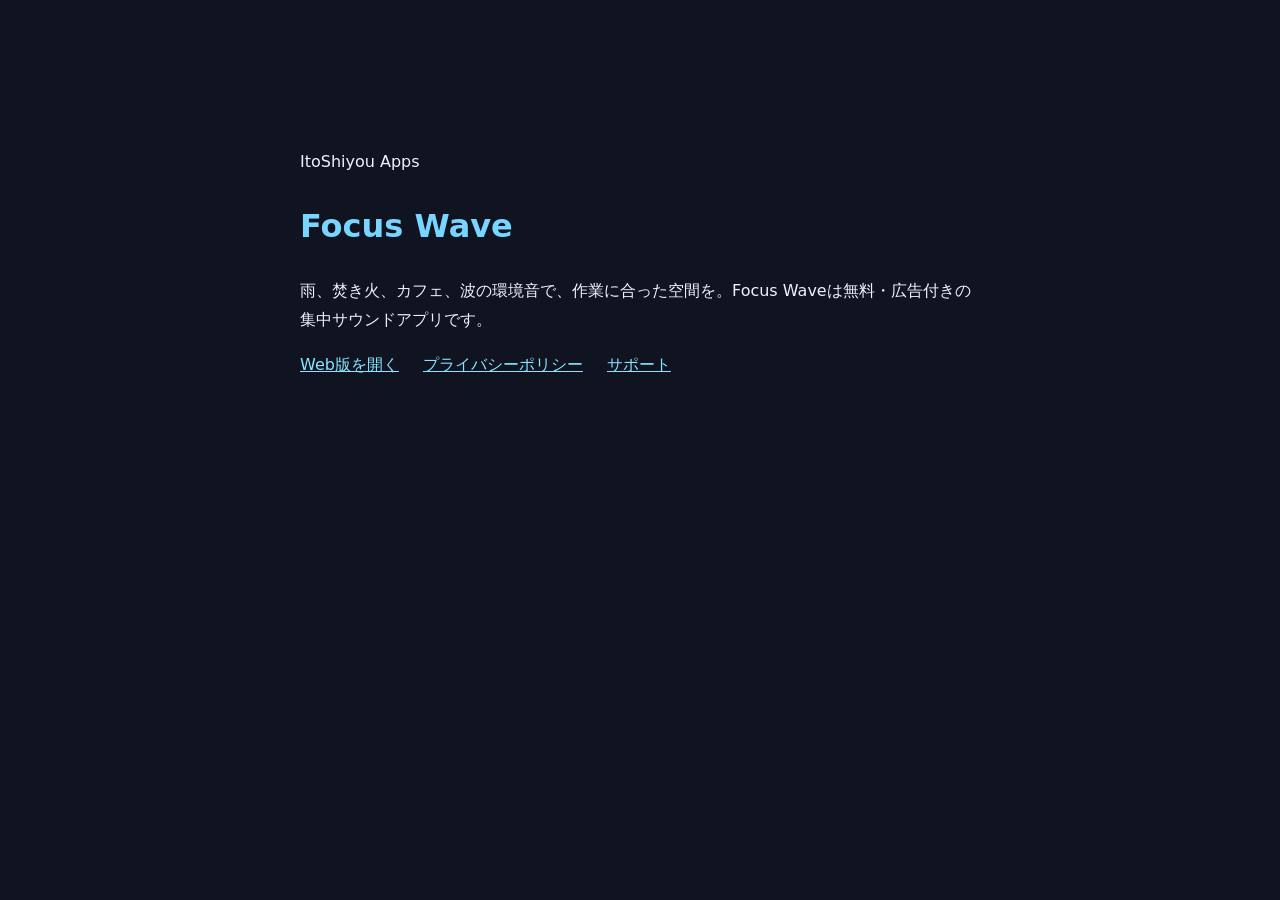
==== index.html @ 078103f0 "Publish Focus Wave developer site and AdMob seller verification" ====
<!doctype html>
<html lang="ja"><meta charset="utf-8"><meta name="viewport" content="width=device-width, initial-scale=1"><title>ItoShiyou — Focus Wave</title><style>body{font-family:system-ui,sans-serif;max-width:680px;margin:12vh auto;padding:24px;line-height:1.8;background:#101320;color:#edf1ff}h1{color:#77d5ff}a{color:#89e4ff}nav{display:flex;flex-wrap:wrap;gap:24px}</style><main><p>ItoShiyou Apps</p><h1>Focus Wave</h1><p>雨、焚き火、カフェ、波の環境音で、作業に合った空間を。Focus Waveは無料・広告付きの集中サウンドアプリです。</p><nav><a href="https://itoshiyou.github.io/focus_wave/">Web版を開く</a><a href="https://itoshiyou.github.io/focus_wave/privacy.html">プライバシーポリシー</a><a href="https://github.com/ItoShiyou/AISmartPhoneApps/issues">サポート</a></nav></main></html>
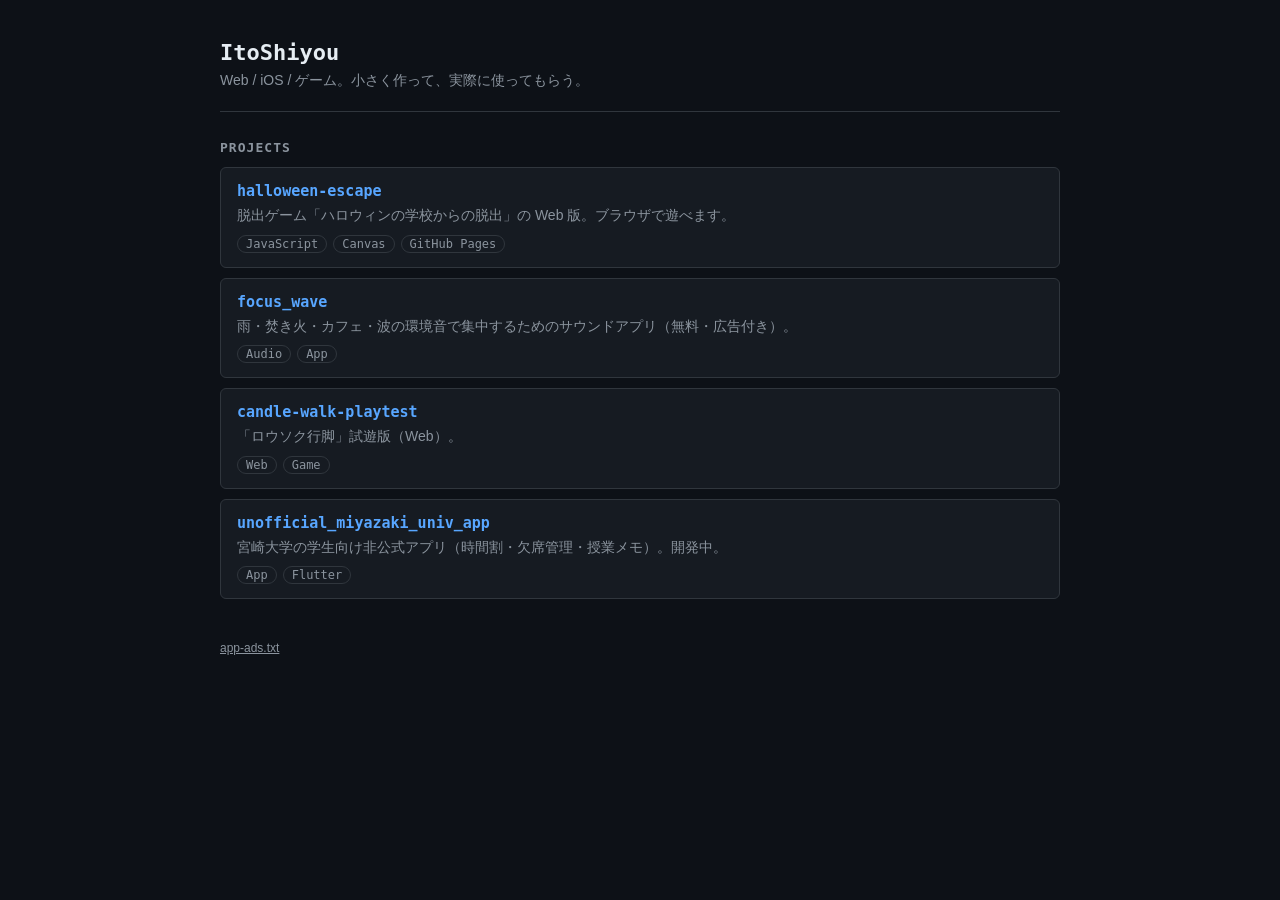
==== commit 600cba91: "ルートページをプロジェクト一覧の開発者向けデザインに変更 Co-Authored-By: Claude Haiku 5.5 <noreply@anthropic.com>" ====
--- a/index.html
+++ b/index.html
@@ -1,2 +1,73 @@
 <!doctype html>
-<html lang="ja"><meta charset="utf-8"><meta name="viewport" content="width=device-width, initial-scale=1"><title>ItoShiyou — Focus Wave</title><style>body{font-family:system-ui,sans-serif;max-width:680px;margin:12vh auto;padding:24px;line-height:1.8;background:#101320;color:#edf1ff}h1{color:#77d5ff}a{color:#89e4ff}nav{display:flex;flex-wrap:wrap;gap:24px}</style><main><p>ItoShiyou Apps</p><h1>Focus Wave</h1><p>雨、焚き火、カフェ、波の環境音で、作業に合った空間を。Focus Waveは無料・広告付きの集中サウンドアプリです。</p><nav><a href="https://itoshiyou.github.io/focus_wave/">Web版を開く</a><a href="https://itoshiyou.github.io/focus_wave/privacy.html">プライバシーポリシー</a><a href="https://github.com/ItoShiyou/AISmartPhoneApps/issues">サポート</a></nav></main></html>
+<html lang="ja">
+<head>
+<meta charset="utf-8">
+<meta name="viewport" content="width=device-width, initial-scale=1">
+<meta name="description" content="ItoShiyou のプロジェクト一覧。Web アプリ・ゲーム・ツール。">
+<script async src="https://pagead2.googlesyndication.com/pagead/js/adsbygoogle.js?client=ca-pub-7288550090197475" crossorigin="anonymous"></script>
+<title>ItoShiyou</title>
+<style>
+  :root { --bg:#0d1117; --panel:#161b22; --line:#30363d; --text:#e6edf3; --muted:#8b949e; --link:#58a6ff; }
+  * { box-sizing:border-box; margin:0; padding:0; }
+  body { background:var(--bg); color:var(--text); font:14px/1.6 -apple-system, "Hiragino Sans", "Noto Sans JP", sans-serif; }
+  main { max-width:880px; margin:0 auto; padding:40px 20px 64px; }
+  header { border-bottom:1px solid var(--line); padding-bottom:20px; margin-bottom:28px; }
+  .handle { font:600 22px ui-monospace, SFMono-Regular, Menlo, monospace; }
+  .sub { color:var(--muted); margin-top:4px; }
+  h2 { font:600 13px ui-monospace, SFMono-Regular, Menlo, monospace; color:var(--muted); text-transform:uppercase; letter-spacing:.08em; margin:28px 0 12px; }
+  ul { list-style:none; display:grid; gap:10px; }
+  li a { display:block; background:var(--panel); border:1px solid var(--line); border-radius:6px; padding:14px 16px; color:var(--text); text-decoration:none; }
+  li a:hover { border-color:var(--link); }
+  .name { color:var(--link); font:600 15px ui-monospace, SFMono-Regular, Menlo, monospace; }
+  .desc { color:var(--muted); margin-top:4px; }
+  .tags { margin-top:8px; display:flex; gap:6px; flex-wrap:wrap; }
+  .tag { font:12px ui-monospace, SFMono-Regular, Menlo, monospace; border:1px solid var(--line); border-radius:999px; padding:1px 8px; color:var(--muted); }
+  footer { margin-top:40px; color:var(--muted); font-size:12px; }
+  footer a { color:var(--muted); }
+</style>
+</head>
+<body>
+<main>
+  <header>
+    <div class="handle">ItoShiyou</div>
+    <div class="sub">Web / iOS / ゲーム。小さく作って、実際に使ってもらう。</div>
+  </header>
+
+  <h2>Projects</h2>
+  <ul>
+    <li>
+      <a href="https://itoshiyou.github.io/halloween-escape/">
+        <div class="name">halloween-escape</div>
+        <div class="desc">脱出ゲーム「ハロウィンの学校からの脱出」の Web 版。ブラウザで遊べます。</div>
+        <div class="tags"><span class="tag">JavaScript</span><span class="tag">Canvas</span><span class="tag">GitHub Pages</span></div>
+      </a>
+    </li>
+    <li>
+      <a href="https://github.com/ItoShiyou/focus_wave">
+        <div class="name">focus_wave</div>
+        <div class="desc">雨・焚き火・カフェ・波の環境音で集中するためのサウンドアプリ（無料・広告付き）。</div>
+        <div class="tags"><span class="tag">Audio</span><span class="tag">App</span></div>
+      </a>
+    </li>
+    <li>
+      <a href="https://github.com/ItoShiyou/candle-walk-playtest">
+        <div class="name">candle-walk-playtest</div>
+        <div class="desc">「ロウソク行脚」試遊版（Web）。</div>
+        <div class="tags"><span class="tag">Web</span><span class="tag">Game</span></div>
+      </a>
+    </li>
+    <li>
+      <a href="https://github.com/ItoShiyou/unofficial_miyazaki_univ_app">
+        <div class="name">unofficial_miyazaki_univ_app</div>
+        <div class="desc">宮崎大学の学生向け非公式アプリ（時間割・欠席管理・授業メモ）。開発中。</div>
+        <div class="tags"><span class="tag">App</span><span class="tag">Flutter</span></div>
+      </a>
+    </li>
+  </ul>
+
+  <footer>
+    <a href="app-ads.txt">app-ads.txt</a>
+  </footer>
+</main>
+</body>
+</html>
